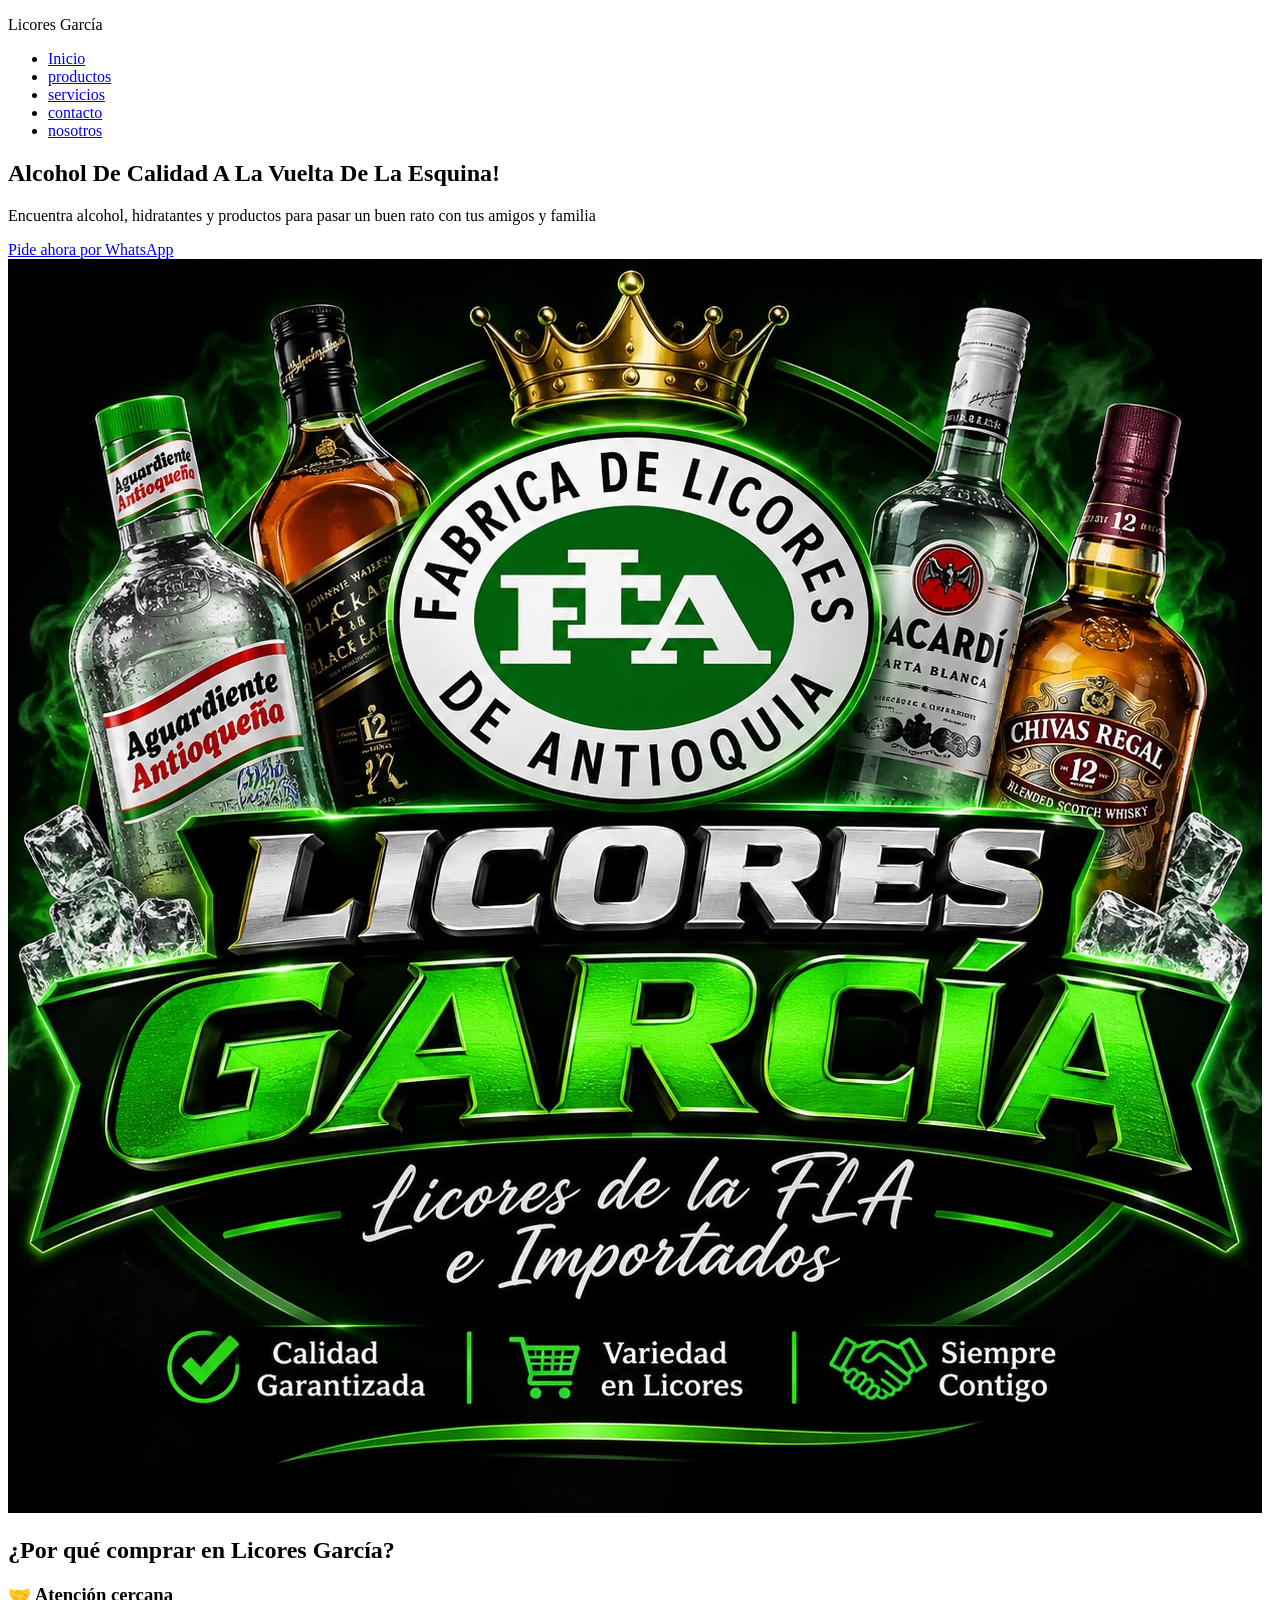
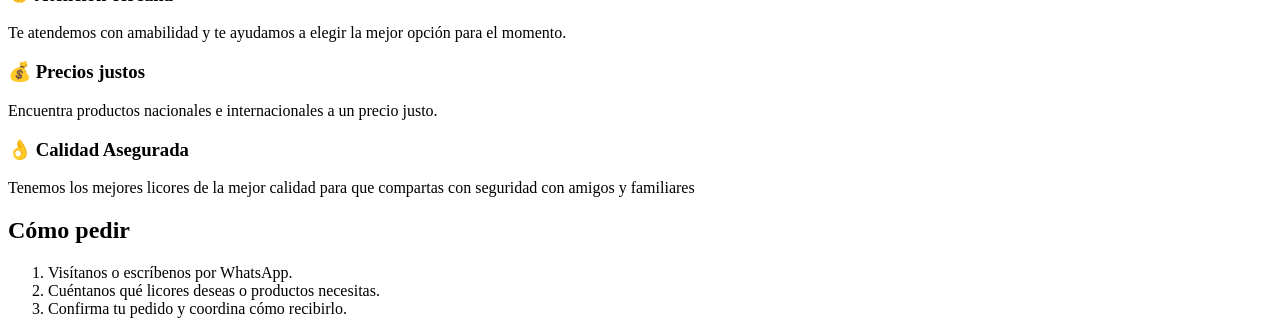
==== index.html @ 64da570f "inicio carga otra vez de las bases" ====
<!DOCTYPE html>
<html lang="es">
<head>
    <meta charset="UTF-8">
    <meta name="viewport" content="width=device-width, initial-scale=1.0">
    <title>Licores Garcia - Inicio</title>
    <link rel="stylesheet" href="style.css">
    <link rel="stylesheet" href="kit.css"> 
    <link rel="icon" href="img/logo.jpeg" >
</head>
    <header class="encabezado">
        <p class="logo"> Licores García </p>
       <nav>
            <ul class="menu">
                <li><a href="index.html">Inicio</a></li>
                <li><a href="productos.html">productos</a></li>
                <li><a href="servicio.html">servicios</a></li>
                <li><a href="contacto.html">contacto</a></li>
                <li><a href="nosotros.html">nosotros</a></li>
            </ul>
        </nav>
    </header> 
    <main>
        <section class="hero contenedor">
            <div>
                <h1>Alcohol De Calidad A La Vuelta De La Esquina!</h1>
                <p>Encuentra alcohol, hidratantes y productos para pasar un buen rato con tus amigos y familia</p>
                <a class="boton" href="https://wa.me/3171654405">Pide ahora por WhatsApp</a>
            </div>

            <img src="img/logo.jpeg" alt="Licores nacionales e internacionales">
        </section>

        <section class="contenedor" id="beneficios">
            <h2>¿Por qué comprar en Licores García?</h2>
            <div class="beneficios">
                <article class="beneficio">
                    <h3>🤝 Atención cercana</h3>
                    <p>Te atendemos con amabilidad y te ayudamos a elegir la mejor opción para el momento.</p>
                </article>
                <article class="beneficio">
                    <h3>💰 Precios justos</h3>
                    <p>Encuentra productos nacionales e internacionales a un precio justo.</p>
                </article>
                <article class="beneficio">
                    <h3>👌 Calidad Asegurada</h3>
                    <p>Tenemos los mejores licores de la mejor calidad para que compartas con seguridad con amigos y familiares</p>
                </article>
            </div>
        </section>

        <section class="contenedor" id="como-funciona">
            <h2>Cómo pedir</h2>
            <ol class="pasos">
                <li>Visítanos o escríbenos por WhatsApp.</li>
                <li>Cuéntanos qué licores deseas o productos necesitas.</li>
                <li>Confirma tu pedido y coordina cómo recibirlo.</li>
            </ol>
        </section>
    </main>
</body>
</html>
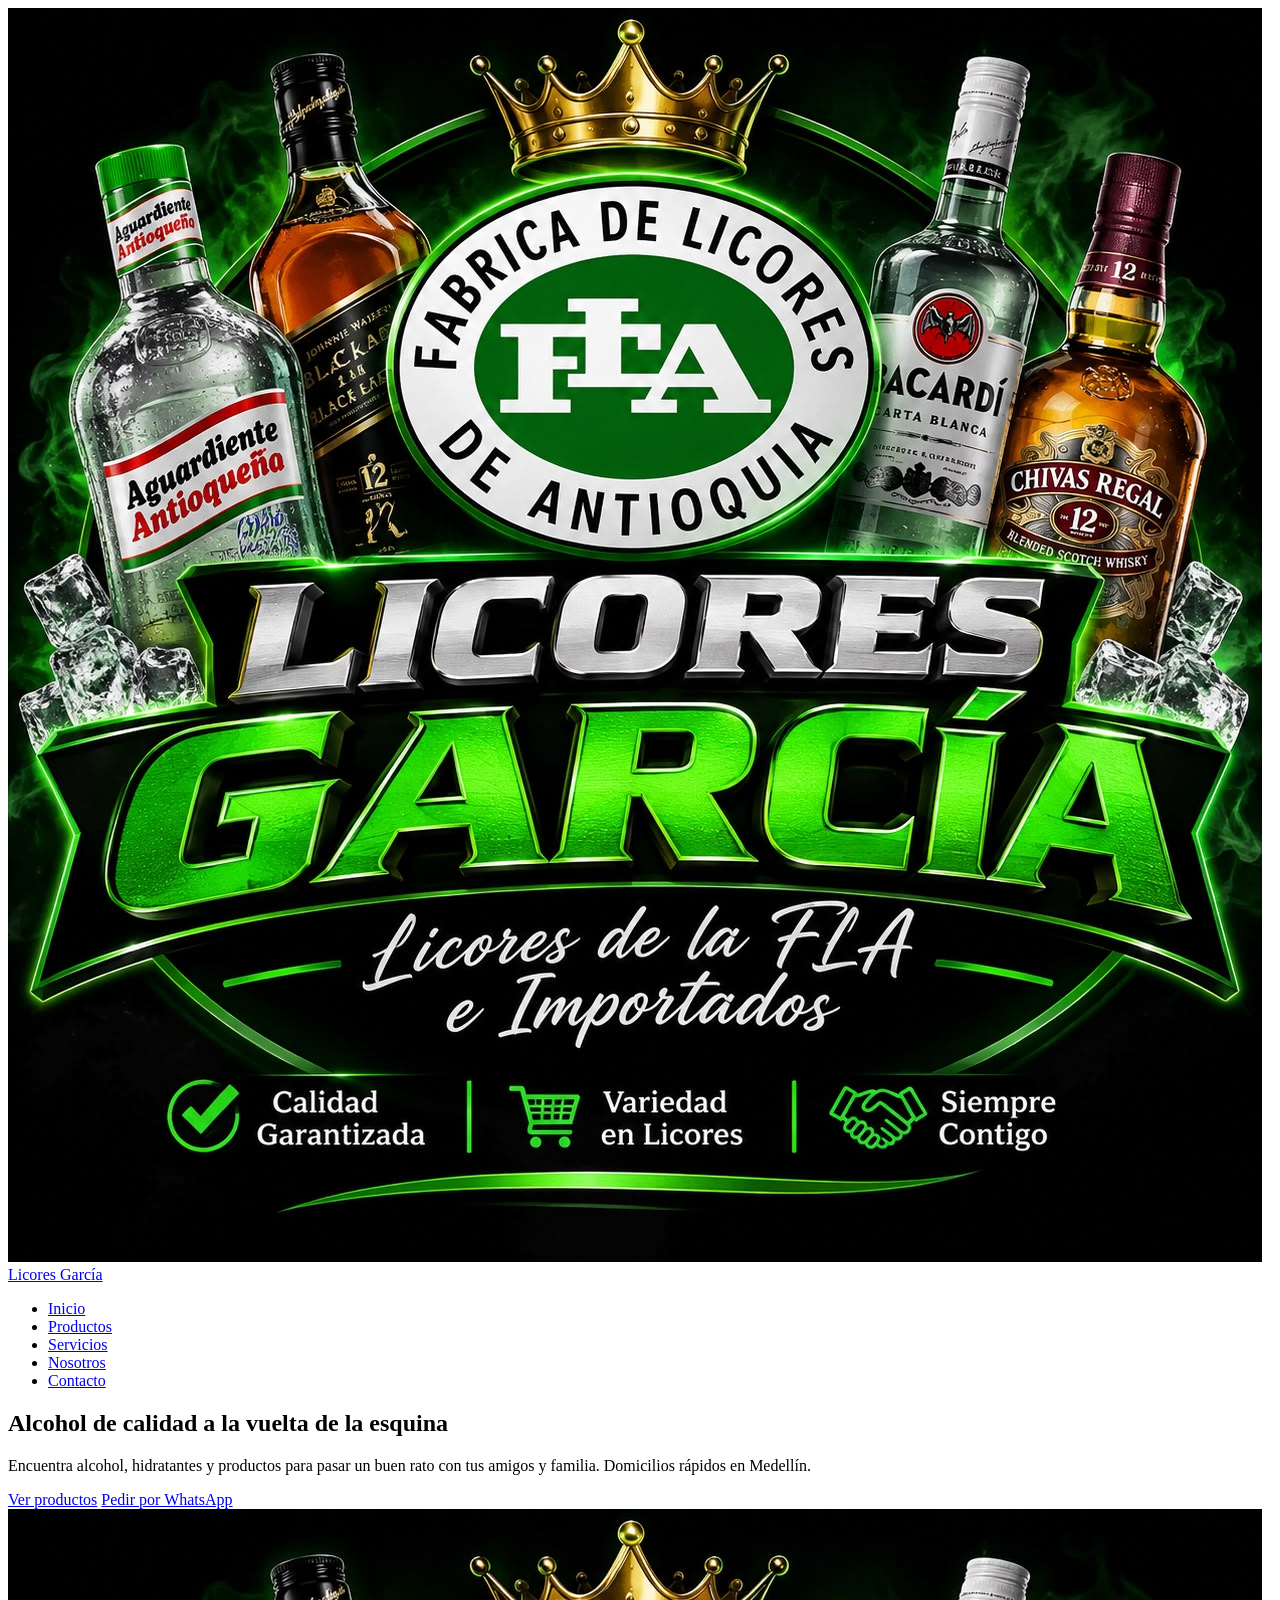
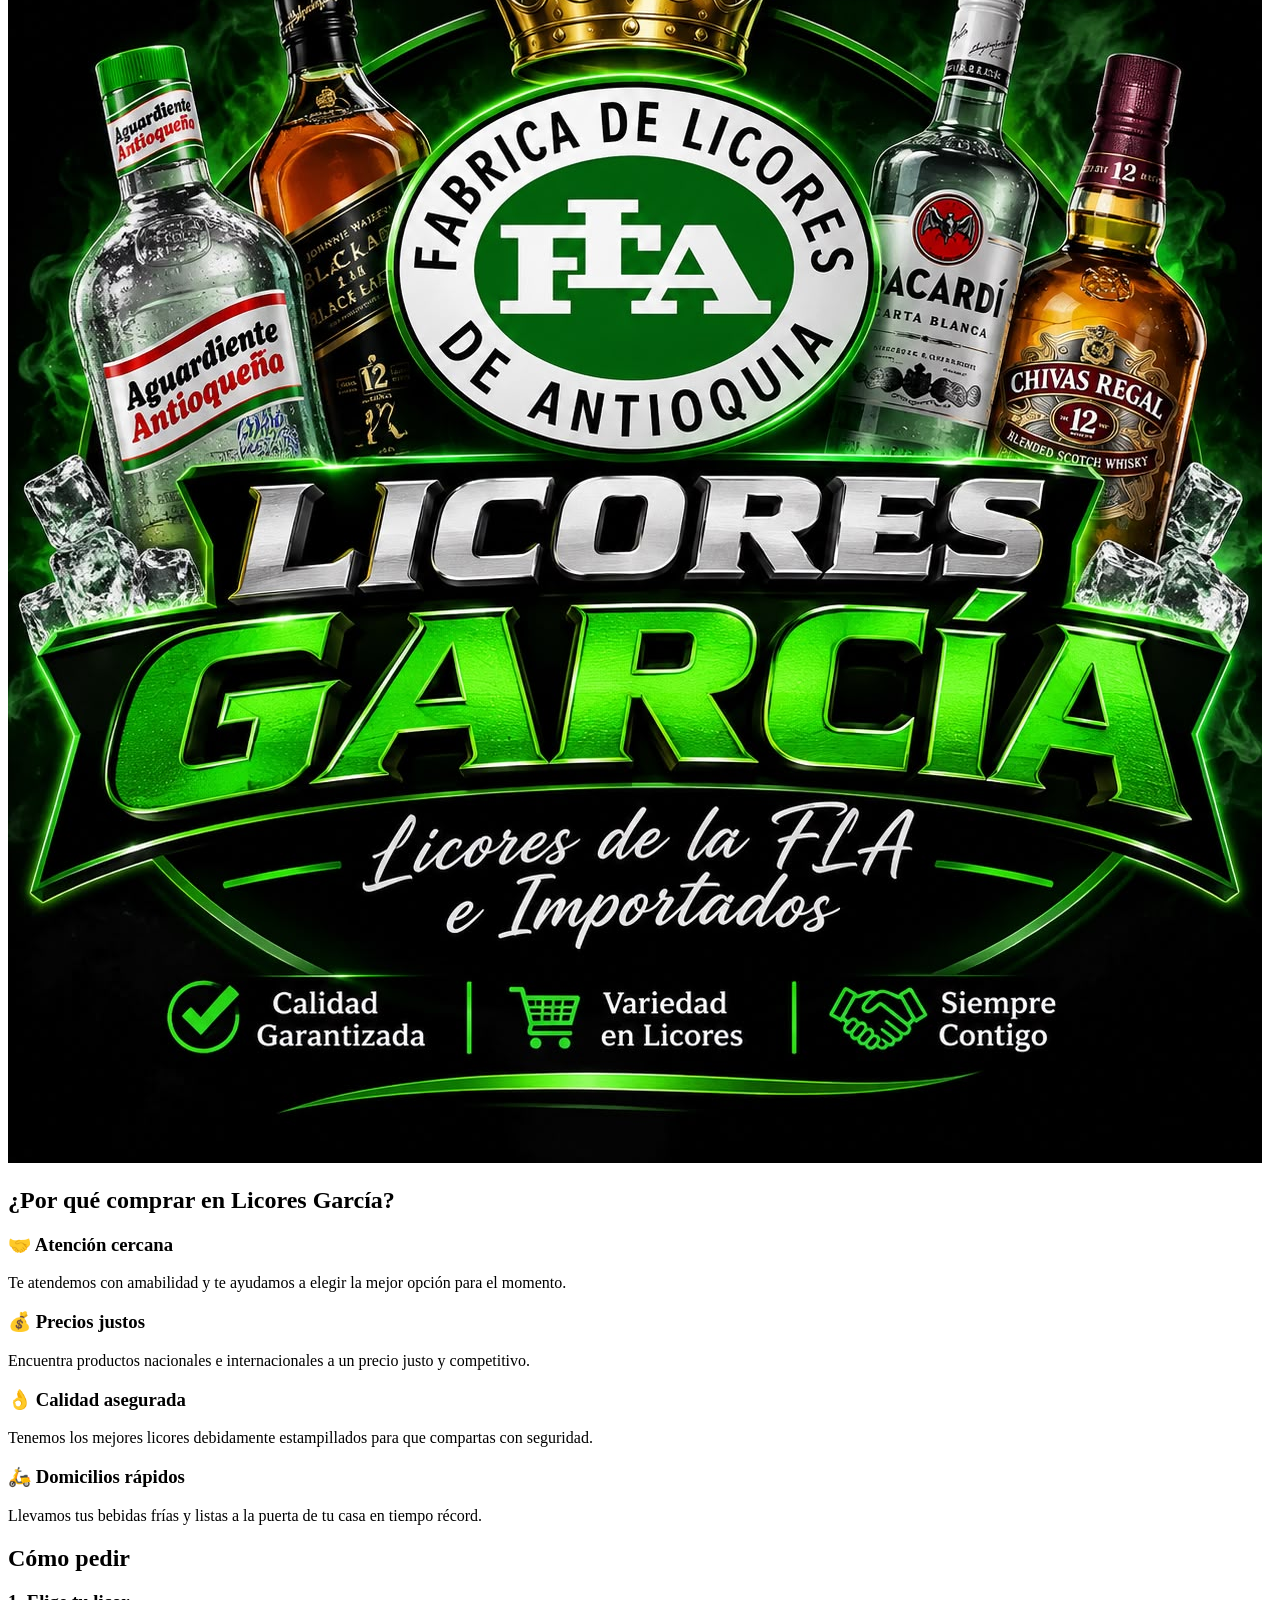
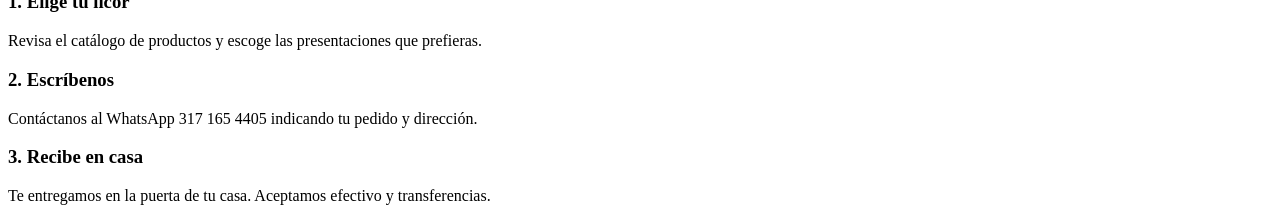
==== commit 957716d6: "actualización de index carga actualización del index del proyecto final" ====
--- a/index.html
+++ b/index.html
@@ -1,62 +1,94 @@
 <!DOCTYPE html>
 <html lang="es">
 <head>
-    <meta charset="UTF-8">
-    <meta name="viewport" content="width=device-width, initial-scale=1.0">
-    <title>Licores Garcia - Inicio</title>
-    <link rel="stylesheet" href="style.css">
-    <link rel="stylesheet" href="kit.css"> 
-    <link rel="icon" href="img/logo.jpeg" >
+  <meta charset="UTF-8">
+  <meta name="viewport" content="width=device-width, initial-scale=1.0">
+  <title>Licores García - Inicio</title>
+  <link rel="preconnect" href="https://fonts.googleapis.com">
+  <link rel="preconnect" href="https://fonts.gstatic.com" crossorigin>
+  <link href="https://fonts.googleapis.com/css2?family=Poppins:wght@400;600;700&display=swap" rel="stylesheet">
+  <link rel="stylesheet" href="css/kit.css">
+  <link rel="stylesheet" href="css/estilos.css">
+  <link rel="icon" href="img/logo.jpeg">
 </head>
-    <header class="encabezado">
-        <p class="logo"> Licores García </p>
-       <nav>
-            <ul class="menu">
-                <li><a href="index.html">Inicio</a></li>
-                <li><a href="productos.html">productos</a></li>
-                <li><a href="servicio.html">servicios</a></li>
-                <li><a href="contacto.html">contacto</a></li>
-                <li><a href="nosotros.html">nosotros</a></li>
-            </ul>
-        </nav>
-    </header> 
-    <main>
-        <section class="hero contenedor">
-            <div>
-                <h1>Alcohol De Calidad A La Vuelta De La Esquina!</h1>
-                <p>Encuentra alcohol, hidratantes y productos para pasar un buen rato con tus amigos y familia</p>
-                <a class="boton" href="https://wa.me/3171654405">Pide ahora por WhatsApp</a>
-            </div>
+<body>
 
-            <img src="img/logo.jpeg" alt="Licores nacionales e internacionales">
-        </section>
+  <header class="encabezado">
+    <a href="index.html" class="logo">
+      <img src="img/logo.jpeg" alt="Logo de Licores García">
+      Licores <span>García</span>
+    </a>
+    <nav>
+      <ul class="menu">
+        <li><a href="index.html" class="activo">Inicio</a></li>
+        <li><a href="productos.html">Productos</a></li>
+        <li><a href="servicio.html">Servicios</a></li>
+        <li><a href="nosotros.html">Nosotros</a></li>
+        <li><a href="contacto.html">Contacto</a></li>
+      </ul>
+    </nav>
+  </header>
 
-        <section class="contenedor" id="beneficios">
-            <h2>¿Por qué comprar en Licores García?</h2>
-            <div class="beneficios">
-                <article class="beneficio">
-                    <h3>🤝 Atención cercana</h3>
-                    <p>Te atendemos con amabilidad y te ayudamos a elegir la mejor opción para el momento.</p>
-                </article>
-                <article class="beneficio">
-                    <h3>💰 Precios justos</h3>
-                    <p>Encuentra productos nacionales e internacionales a un precio justo.</p>
-                </article>
-                <article class="beneficio">
-                    <h3>👌 Calidad Asegurada</h3>
-                    <p>Tenemos los mejores licores de la mejor calidad para que compartas con seguridad con amigos y familiares</p>
-                </article>
-            </div>
-        </section>
+  <main>
+    <section class="hero contenedor" id="inicio">
+      <div>
+        <h1>Alcohol de calidad a la <span>vuelta de la esquina</span></h1>
+        <p>Encuentra alcohol, hidratantes y productos para pasar un buen rato con tus amigos y familia. Domicilios rápidos en Medellín.</p>
+        <div class="hero-acciones">
+          <a href="productos.html" class="boton">Ver productos</a>
+          <a href="https://wa.me/3171654405" target="_blank" class="boton boton-secundario">Pedir por WhatsApp</a>
+        </div>
+      </div>
+      <div class="hero-imagen">
+        <img src="img/logo.jpeg" alt="Licores García en Medellín">
+      </div>
+    </section>
 
-        <section class="contenedor" id="como-funciona">
-            <h2>Cómo pedir</h2>
-            <ol class="pasos">
-                <li>Visítanos o escríbenos por WhatsApp.</li>
-                <li>Cuéntanos qué licores deseas o productos necesitas.</li>
-                <li>Confirma tu pedido y coordina cómo recibirlo.</li>
-            </ol>
-        </section>
-    </main>
+    <section class="seccion contenedor" id="beneficios">
+      <h2>¿Por qué comprar en Licores García?</h2>
+      <div class="beneficios">
+        <article class="beneficio">
+          <h3>🤝 Atención cercana</h3>
+          <p>Te atendemos con amabilidad y te ayudamos a elegir la mejor opción para el momento.</p>
+        </article>
+
+        <article class="beneficio">
+          <h3>💰 Precios justos</h3>
+          <p>Encuentra productos nacionales e internacionales a un precio justo y competitivo.</p>
+        </article>
+
+        <article class="beneficio">
+          <h3>👌 Calidad asegurada</h3>
+          <p>Tenemos los mejores licores debidamente estampillados para que compartas con seguridad.</p>
+        </article>
+
+        <article class="beneficio">
+          <h3>🛵 Domicilios rápidos</h3>
+          <p>Llevamos tus bebidas frías y listas a la puerta de tu casa en tiempo récord.</p>
+        </article>
+      </div>
+    </section>
+
+    <section class="seccion contenedor" id="como-pedir">
+      <h2>Cómo pedir</h2>
+      <div class="pasos">
+        <article class="paso">
+          <h3>1. Elige tu licor</h3>
+          <p>Revisa el catálogo de productos y escoge las presentaciones que prefieras.</p>
+        </article>
+
+        <article class="paso">
+          <h3>2. Escríbenos</h3>
+          <p>Contáctanos al WhatsApp 317 165 4405 indicando tu pedido y dirección.</p>
+        </article>
+
+        <article class="paso">
+          <h3>3. Recibe en casa</h3>
+          <p>Te entregamos en la puerta de tu casa. Aceptamos efectivo y transferencias.</p>
+        </article>
+      </div>
+    </section>
+  </main>
+
 </body>
-</html>+</html>
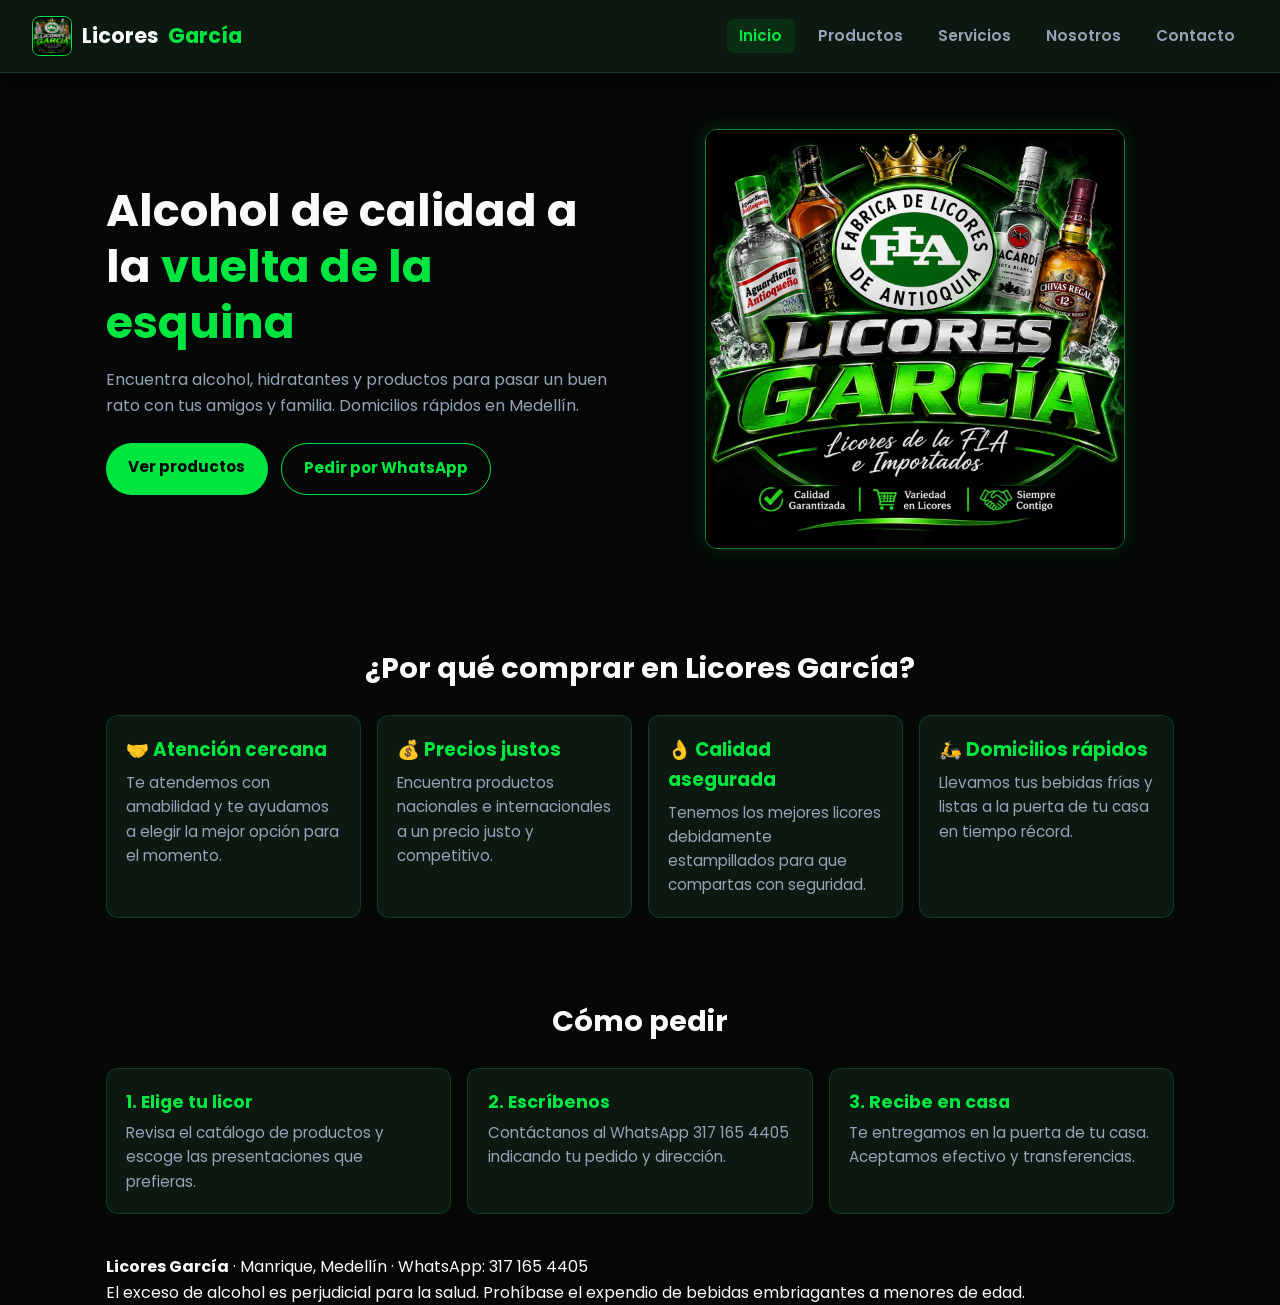
==== commit 10db8308: "carga de footer al index" ====
--- a/index.html
+++ b/index.html
@@ -89,6 +89,11 @@
       </div>
     </section>
   </main>
-
+<footer class="pie">
+    <div class="contenedor">
+      <p><strong>Licores García</strong> · Manrique, Medellín · WhatsApp: 317 165 4405</p>
+      <p>El exceso de alcohol es perjudicial para la salud. Prohíbase el expendio de bebidas embriagantes a menores de edad.</p>
+    </div>
+  </footer>
 </body>
 </html>
--- a/css/kit.css
+++ b/css/kit.css
@@ -0,0 +1,49 @@
+:root {
+  --fondo: #050806;
+  --superficie: #0B1910;
+  --tarjeta-fondo: #0B1910;
+  --acento: #00E640;
+  --acento-hover: #15803D;
+  --texto: #F8FAFC;
+  --texto-suave: #94A3B8;
+  --borde: #15803D;
+  --boton-texto: #050806;
+  --radio: 12px;
+  --sombra: 0 4px 14px rgba(0, 0, 0, 0.5);
+}
+
+* {
+  box-sizing: border-box;
+  margin: 0;
+  padding: 0;
+}
+
+html {
+  scroll-behavior: smooth;
+}
+
+body {
+  font-family: "Poppins", Arial, sans-serif;
+  line-height: 1.6;
+  background-color: var(--fondo);
+  color: var(--texto);
+  overflow-x: hidden;
+}
+
+img {
+  max-width: 100%;
+  height: auto;
+  display: block;
+}
+
+a {
+  text-decoration: none;
+  color: var(--acento);
+}
+
+.contenedor {
+  width: 100%;
+  max-width: 1100px;
+  margin: 0 auto;
+  padding: 0 1rem;
+}
--- a/css/estilos.css
+++ b/css/estilos.css
@@ -0,0 +1,494 @@
+.seccion {
+  padding-top: 2.5rem;
+  padding-bottom: 2.5rem;
+}
+
+.seccion h2 {
+  font-size: 1.8rem;
+  text-align: center;
+  margin-bottom: 1.5rem;
+  color: var(--texto);
+}
+
+.encabezado {
+  position: sticky;
+  top: 0;
+  z-index: 100;
+  display: flex;
+  flex-direction: column;
+  align-items: center;
+  gap: 0.8rem;
+  padding: 1rem;
+  background-color: var(--superficie);
+  border-bottom: 1px solid rgba(21, 128, 61, 0.35);
+  box-shadow: var(--sombra);
+}
+
+.logo {
+  display: flex;
+  align-items: center;
+  gap: 0.6rem;
+  font-size: 1.3rem;
+  font-weight: 700;
+  color: var(--texto);
+}
+
+.logo img {
+  width: 40px;
+  height: 40px;
+  border-radius: 8px;
+  border: 1px solid var(--acento);
+}
+
+.logo span {
+  color: var(--acento);
+}
+
+.menu {
+  display: flex;
+  flex-wrap: wrap;
+  justify-content: center;
+  gap: 0.6rem;
+  list-style: none;
+}
+
+.menu a {
+  padding: 0.4rem 0.8rem;
+  border-radius: 6px;
+  color: var(--texto-suave);
+  font-weight: 600;
+  font-size: 0.95rem;
+}
+
+.menu a:hover,
+.menu a.activo {
+  color: var(--acento);
+  background-color: rgba(0, 230, 64, 0.1);
+}
+
+.hero {
+  display: grid;
+  grid-template-columns: 1fr;
+  gap: 2rem;
+  padding-top: 2.5rem;
+  padding-bottom: 2.5rem;
+  text-align: center;
+}
+
+.hero h1 {
+  font-size: 1.9rem;
+  line-height: 1.25;
+  margin-bottom: 1rem;
+  color: var(--texto);
+}
+
+.hero h1 span {
+  color: var(--acento);
+}
+
+.hero p {
+  font-size: 1rem;
+  color: var(--texto-suave);
+  margin-bottom: 1.5rem;
+}
+
+.hero-acciones {
+  display: flex;
+  flex-wrap: wrap;
+  gap: 0.8rem;
+  justify-content: center;
+}
+
+.hero-imagen img {
+  width: 100%;
+  max-width: 420px;
+  border-radius: var(--radio);
+  border: 1px solid var(--borde);
+  margin: 0 auto;
+  box-shadow: 0 0 20px rgba(0, 230, 64, 0.15);
+}
+
+.boton {
+  display: inline-block;
+  padding: 0.8rem 1.4rem;
+  border-radius: 999px;
+  background-color: var(--acento);
+  color: var(--boton-texto);
+  text-decoration: none;
+  font-weight: 700;
+  font-size: 0.95rem;
+  text-align: center;
+}
+
+.boton:hover {
+  background-color: var(--acento-hover);
+  color: var(--texto);
+}
+
+.boton-secundario {
+  background-color: transparent;
+  color: var(--acento);
+  border: 1px solid var(--acento);
+}
+
+.boton-secundario:hover {
+  background-color: rgba(0, 230, 64, 0.1);
+  color: var(--acento);
+}
+
+.beneficios {
+  display: grid;
+  grid-template-columns: 1fr;
+  gap: 1rem;
+}
+
+.beneficio {
+  padding: 1.2rem;
+  background-color: var(--tarjeta-fondo);
+  border: 1px solid rgba(21, 128, 61, 0.35);
+  border-radius: var(--radio);
+}
+
+.beneficio h3 {
+  font-size: 1.15rem;
+  margin-bottom: 0.4rem;
+  color: var(--acento);
+}
+
+.beneficio p {
+  color: var(--texto-suave);
+  font-size: 0.95rem;
+}
+
+.pasos {
+  display: grid;
+  grid-template-columns: 1fr;
+  gap: 1rem;
+  list-style: none;
+}
+
+.paso {
+  background-color: var(--tarjeta-fondo);
+  border: 1px solid rgba(21, 128, 61, 0.35);
+  border-radius: var(--radio);
+  padding: 1.2rem;
+}
+
+.paso h3 {
+  font-size: 1.1rem;
+  margin-bottom: 0.3rem;
+  color: var(--acento);
+}
+
+.paso p {
+  color: var(--texto-suave);
+  font-size: 0.95rem;
+}
+
+.vitrina-titulo {
+  font-size: 1.4rem;
+  color: var(--acento);
+  margin-top: 2rem;
+  margin-bottom: 1rem;
+  border-bottom: 2px solid var(--acento-hover);
+  padding-bottom: 0.3rem;
+}
+
+.vitrina {
+  display: grid;
+  grid-template-columns: 1fr;
+  gap: 1.2rem;
+  margin-bottom: 1.5rem;
+}
+
+.producto {
+  background-color: var(--tarjeta-fondo);
+  border: 1px solid rgba(21, 128, 61, 0.35);
+  border-radius: var(--radio);
+  padding: 1rem;
+  display: flex;
+  flex-direction: column;
+}
+
+.producto:hover {
+  border-color: var(--acento);
+}
+
+.producto-img-caja {
+  width: 100%;
+  height: 200px;
+  background-color: #050806;
+  border-radius: 8px;
+  overflow: hidden;
+  display: flex;
+  align-items: center;
+  justify-content: center;
+  margin-bottom: 0.8rem;
+  border: 1px solid rgba(21, 128, 61, 0.2);
+}
+
+.producto-img-caja img {
+  max-width: 100%;
+  max-height: 100%;
+  object-fit: contain;
+}
+
+.producto .categoria {
+  font-size: 0.8rem;
+  font-weight: 600;
+  color: var(--acento);
+  text-transform: uppercase;
+  margin-bottom: 0.2rem;
+}
+
+.producto h3 {
+  font-size: 1.05rem;
+  color: var(--texto);
+  margin-bottom: 0.5rem;
+}
+
+.producto .precio {
+  background-color: rgba(5, 8, 6, 0.6);
+  border-radius: 6px;
+  padding: 0.5rem 0.7rem;
+  margin-bottom: 0.8rem;
+  font-size: 0.85rem;
+  border: 1px solid rgba(21, 128, 61, 0.2);
+}
+
+.producto .precio p {
+  display: flex;
+  justify-content: space-between;
+  padding: 0.2rem 0;
+  border-bottom: 1px dashed rgba(148, 163, 184, 0.2);
+  color: var(--texto-suave);
+}
+
+.producto .precio p strong {
+  color: var(--texto);
+}
+
+.producto .precio p:last-child {
+  border-bottom: none;
+}
+
+.producto .boton {
+  margin-top: auto;
+  width: 100%;
+}
+
+.contacto-subtitulo {
+  text-align: center;
+  color: var(--texto-suave);
+  max-width: 650px;
+  margin: 0 auto 2rem;
+}
+
+.contacto-card {
+  display: flex;
+  flex-direction: column;
+  gap: 0.6rem;
+}
+
+.contacto-card .boton {
+  margin-top: auto;
+  width: 100%;
+}
+
+@media (min-width: 768px) {
+  .encabezado {
+    flex-direction: row;
+    justify-content: space-between;
+    padding: 1rem 2rem;
+  }
+
+  .hero {
+    grid-template-columns: 1fr 1fr;
+    align-items: center;
+    text-align: left;
+    padding-top: 3.5rem;
+    padding-bottom: 3.5rem;
+  }
+
+  .hero-acciones {
+    justify-content: flex-start;
+  }
+
+  .hero h1 {
+    font-size: 2.4rem;
+  }
+
+  .beneficios {
+    grid-template-columns: repeat(2, 1fr);
+  }
+
+  .pasos {
+    grid-template-columns: repeat(3, 1fr);
+  }
+
+  .vitrina {
+    grid-template-columns: repeat(2, 1fr);
+  }
+}
+
+@media (min-width: 1024px) {
+  .hero h1 {
+    font-size: 2.8rem;
+  }
+
+  .beneficios {
+    grid-template-columns: repeat(4, 1fr);
+  }
+
+  .vitrina {
+    grid-template-columns: repeat(3, 1fr);
+  }
+}
+
+@media (max-width: 360px) {
+  .contenedor {
+    padding: 0 0.6rem;
+  }
+
+  .encabezado {
+    padding: 0.8rem 0.5rem;
+  }
+
+  .menu a {
+    padding: 0.3rem 0.5rem;
+    font-size: 0.8rem;
+  }
+
+  .hero h1 {
+    font-size: 1.5rem;
+  }
+
+  .hero p {
+    font-size: 0.9rem;
+  }
+
+  .boton {
+    padding: 0.7rem 1rem;
+    font-size: 0.85rem;
+    width: 100%;
+  }
+.contacto-form {
+  max-width: 550px;
+  margin: 2.5rem auto 0;
+  background-color: var(--tarjeta-fondo);
+  border: 1px solid rgba(21, 128, 61, 0.35);
+  border-radius: var(--radio);
+  padding: 1.5rem;
+  display: flex;
+  flex-direction: column;
+  gap: 1rem;
+}
+
+.contacto-form h3 {
+  color: var(--acento);
+  font-size: 1.2rem;
+  text-align: center;
+}
+
+.contacto-campo {
+  display: flex;
+  flex-direction: column;
+  gap: 0.35rem;
+}
+
+.contacto-campo label {
+  font-size: 0.9rem;
+  font-weight: 600;
+  color: var(--texto);
+}
+
+.contacto-campo input,
+.contacto-campo textarea {
+  width: 100%;
+  padding: 0.7rem 0.9rem;
+  background-color: var(--fondo);
+  border: 1px solid rgba(21, 128, 61, 0.45);
+  border-radius: 8px;
+  color: var(--texto);
+  font-family: inherit;
+  font-size: 0.95rem;
+}
+
+.contacto-campo input:focus,
+.contacto-campo textarea:focus {
+  outline: none;
+  border-color: var(--acento);
+}
+
+.contacto-form button {
+  border: none;
+  cursor: pointer;
+  width: 100%;
+  font-family: inherit;
+}
+
+.pie {
+  background-color: var(--superficie);
+  border-top: 1px solid rgba(21, 128, 61, 0.35);
+  padding: 1.5rem 1rem;
+  margin-top: auto;
+  text-align: center;
+  color: var(--texto-suave);
+  font-size: 0.9rem;
+}
+
+.pie p + p {
+  margin-top: 0.4rem;
+  font-size: 0.8rem;
+}
+
+.pie strong {
+  color: var(--acento);
+}
+
+body {
+  min-height: 100vh;
+  display: flex;
+  flex-direction: column;
+}
+
+main {
+  flex: 1;
+  width: 100%;
+}
+
+  
+  /* Daniel lopez */
+#nosotros,
+#historia,
+#mision-vision,
+#por-que-nosotros {
+  text-align: center;
+}
+
+#nosotros {
+  grid-template-columns: 1fr;
+  justify-items: center;
+}
+
+#nosotros p {
+  max-width: 700px;
+  margin-left: auto;
+  margin-right: auto;
+}
+
+#nosotros .hero-acciones {
+  justify-content: center;
+}
+
+@media (min-width: 768px) {
+  #historia .beneficios,
+  #mision-vision .beneficios {
+    grid-template-columns: repeat(3, 1fr);
+  }
+}
+
+  .producto-img-caja {
+    height: 180px;
+  }
+}
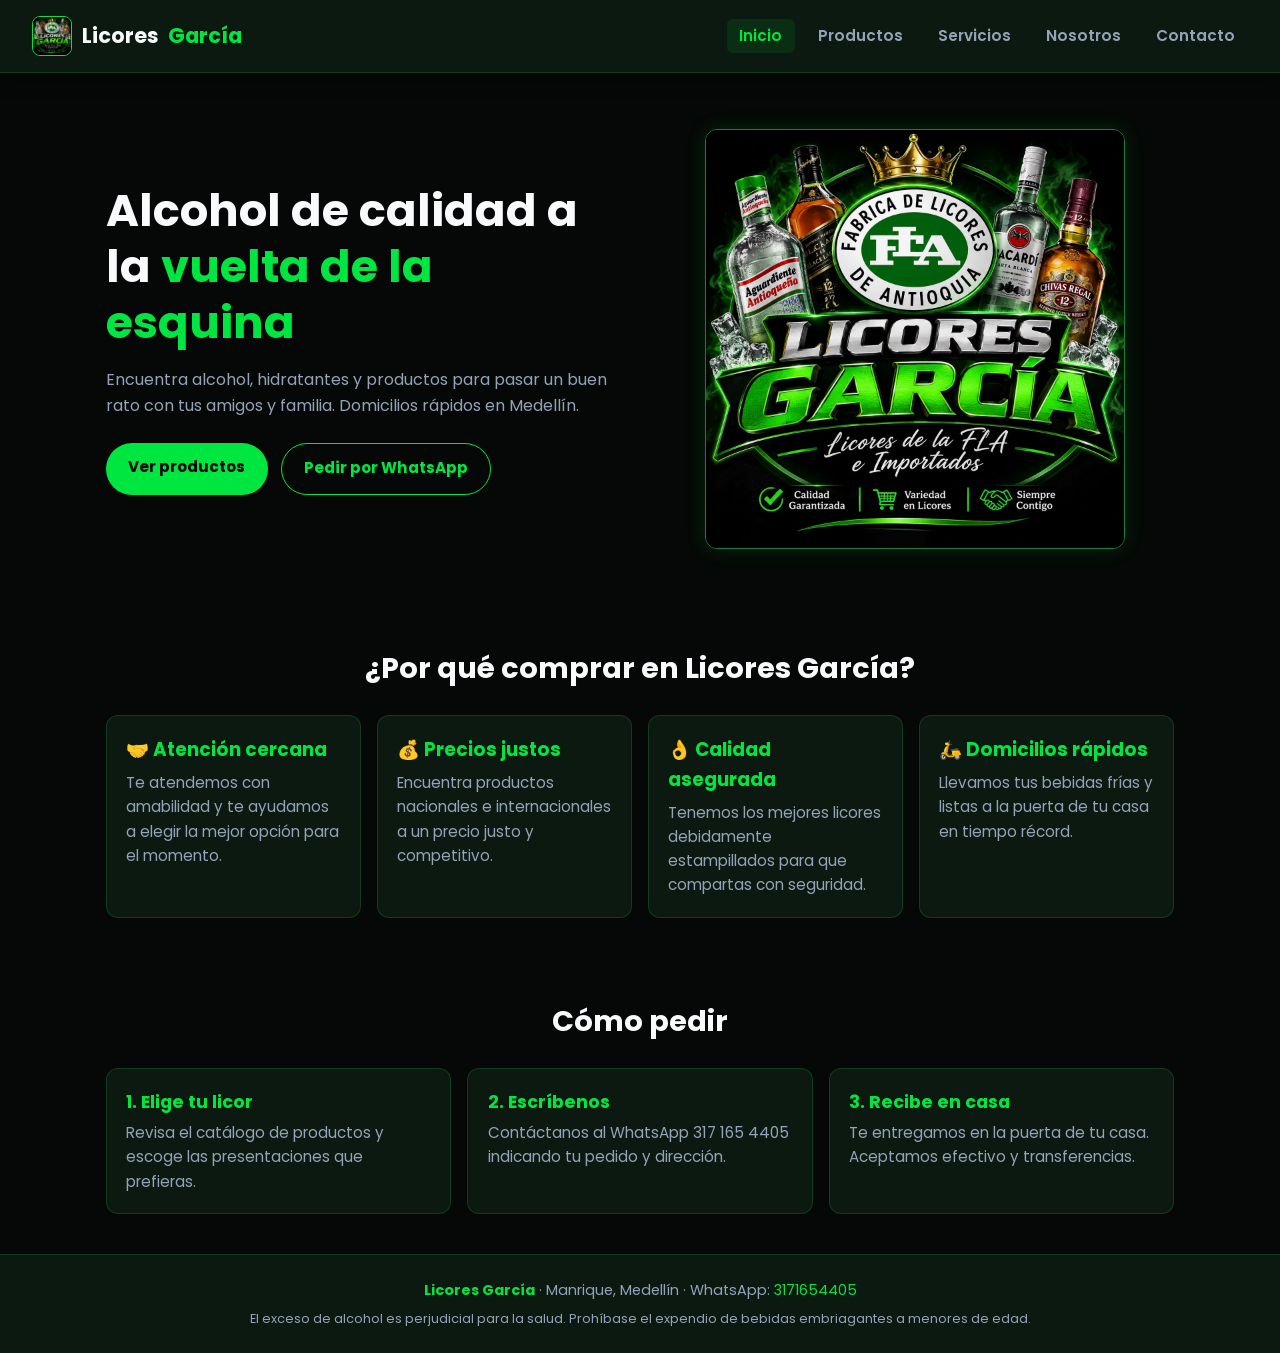
==== commit 837d9bf4: "corrección footer" ====
--- a/index.html
+++ b/index.html
@@ -91,7 +91,7 @@
   </main>
 <footer class="pie">
     <div class="contenedor">
-      <p><strong>Licores García</strong> · Manrique, Medellín · WhatsApp: 317 165 4405</p>
+      <p><strong>Licores García</strong> · Manrique, Medellín · WhatsApp: <a href="https://wa.me/3171654405?" target="_blank">3171654405</a></p>
       <p>El exceso de alcohol es perjudicial para la salud. Prohíbase el expendio de bebidas embriagantes a menores de edad.</p>
     </div>
   </footer>
--- a/css/estilos.css
+++ b/css/estilos.css
@@ -216,21 +216,16 @@
 
 .producto-img-caja {
   width: 100%;
-  height: 200px;
-  background-color: #050806;
+  aspect-ratio: 1 / 1;
   border-radius: 8px;
   overflow: hidden;
-  display: flex;
-  align-items: center;
-  justify-content: center;
   margin-bottom: 0.8rem;
-  border: 1px solid rgba(21, 128, 61, 0.2);
 }
 
 .producto-img-caja img {
-  max-width: 100%;
-  max-height: 100%;
-  object-fit: contain;
+  width: 100%;
+  height: 100%;
+  object-fit: cover;
 }
 
 .producto .categoria {
@@ -295,83 +290,6 @@
   width: 100%;
 }
 
-@media (min-width: 768px) {
-  .encabezado {
-    flex-direction: row;
-    justify-content: space-between;
-    padding: 1rem 2rem;
-  }
-
-  .hero {
-    grid-template-columns: 1fr 1fr;
-    align-items: center;
-    text-align: left;
-    padding-top: 3.5rem;
-    padding-bottom: 3.5rem;
-  }
-
-  .hero-acciones {
-    justify-content: flex-start;
-  }
-
-  .hero h1 {
-    font-size: 2.4rem;
-  }
-
-  .beneficios {
-    grid-template-columns: repeat(2, 1fr);
-  }
-
-  .pasos {
-    grid-template-columns: repeat(3, 1fr);
-  }
-
-  .vitrina {
-    grid-template-columns: repeat(2, 1fr);
-  }
-}
-
-@media (min-width: 1024px) {
-  .hero h1 {
-    font-size: 2.8rem;
-  }
-
-  .beneficios {
-    grid-template-columns: repeat(4, 1fr);
-  }
-
-  .vitrina {
-    grid-template-columns: repeat(3, 1fr);
-  }
-}
-
-@media (max-width: 360px) {
-  .contenedor {
-    padding: 0 0.6rem;
-  }
-
-  .encabezado {
-    padding: 0.8rem 0.5rem;
-  }
-
-  .menu a {
-    padding: 0.3rem 0.5rem;
-    font-size: 0.8rem;
-  }
-
-  .hero h1 {
-    font-size: 1.5rem;
-  }
-
-  .hero p {
-    font-size: 0.9rem;
-  }
-
-  .boton {
-    padding: 0.7rem 1rem;
-    font-size: 0.85rem;
-    width: 100%;
-  }
 .contacto-form {
   max-width: 550px;
   margin: 2.5rem auto 0;
@@ -457,8 +375,86 @@
   width: 100%;
 }
 
-  
-  /* Daniel lopez */
+@media (min-width: 768px) {
+  .encabezado {
+    flex-direction: row;
+    justify-content: space-between;
+    padding: 1rem 2rem;
+  }
+
+  .hero {
+    grid-template-columns: 1fr 1fr;
+    align-items: center;
+    text-align: left;
+    padding-top: 3.5rem;
+    padding-bottom: 3.5rem;
+  }
+
+  .hero-acciones {
+    justify-content: flex-start;
+  }
+
+  .hero h1 {
+    font-size: 2.4rem;
+  }
+
+  .beneficios {
+    grid-template-columns: repeat(2, 1fr);
+  }
+
+  .pasos {
+    grid-template-columns: repeat(3, 1fr);
+  }
+
+  .vitrina {
+    grid-template-columns: repeat(2, 1fr);
+  }
+}
+
+@media (min-width: 1024px) {
+  .hero h1 {
+    font-size: 2.8rem;
+  }
+
+  .beneficios {
+    grid-template-columns: repeat(4, 1fr);
+  }
+
+  .vitrina {
+    grid-template-columns: repeat(3, 1fr);
+  }
+}
+
+@media (max-width: 360px) {
+  .contenedor {
+    padding: 0 0.6rem;
+  }
+
+  .encabezado {
+    padding: 0.8rem 0.5rem;
+  }
+
+  .menu a {
+    padding: 0.3rem 0.5rem;
+    font-size: 0.8rem;
+  }
+
+  .hero h1 {
+    font-size: 1.5rem;
+  }
+
+  .hero p {
+    font-size: 0.9rem;
+  }
+
+  .boton {
+    padding: 0.7rem 1rem;
+    font-size: 0.85rem;
+    width: 100%;
+  }
+}
+
+/* Daniel lopez */
 #nosotros,
 #historia,
 #mision-vision,
@@ -487,8 +483,3 @@
     grid-template-columns: repeat(3, 1fr);
   }
 }
-
-  .producto-img-caja {
-    height: 180px;
-  }
-}
